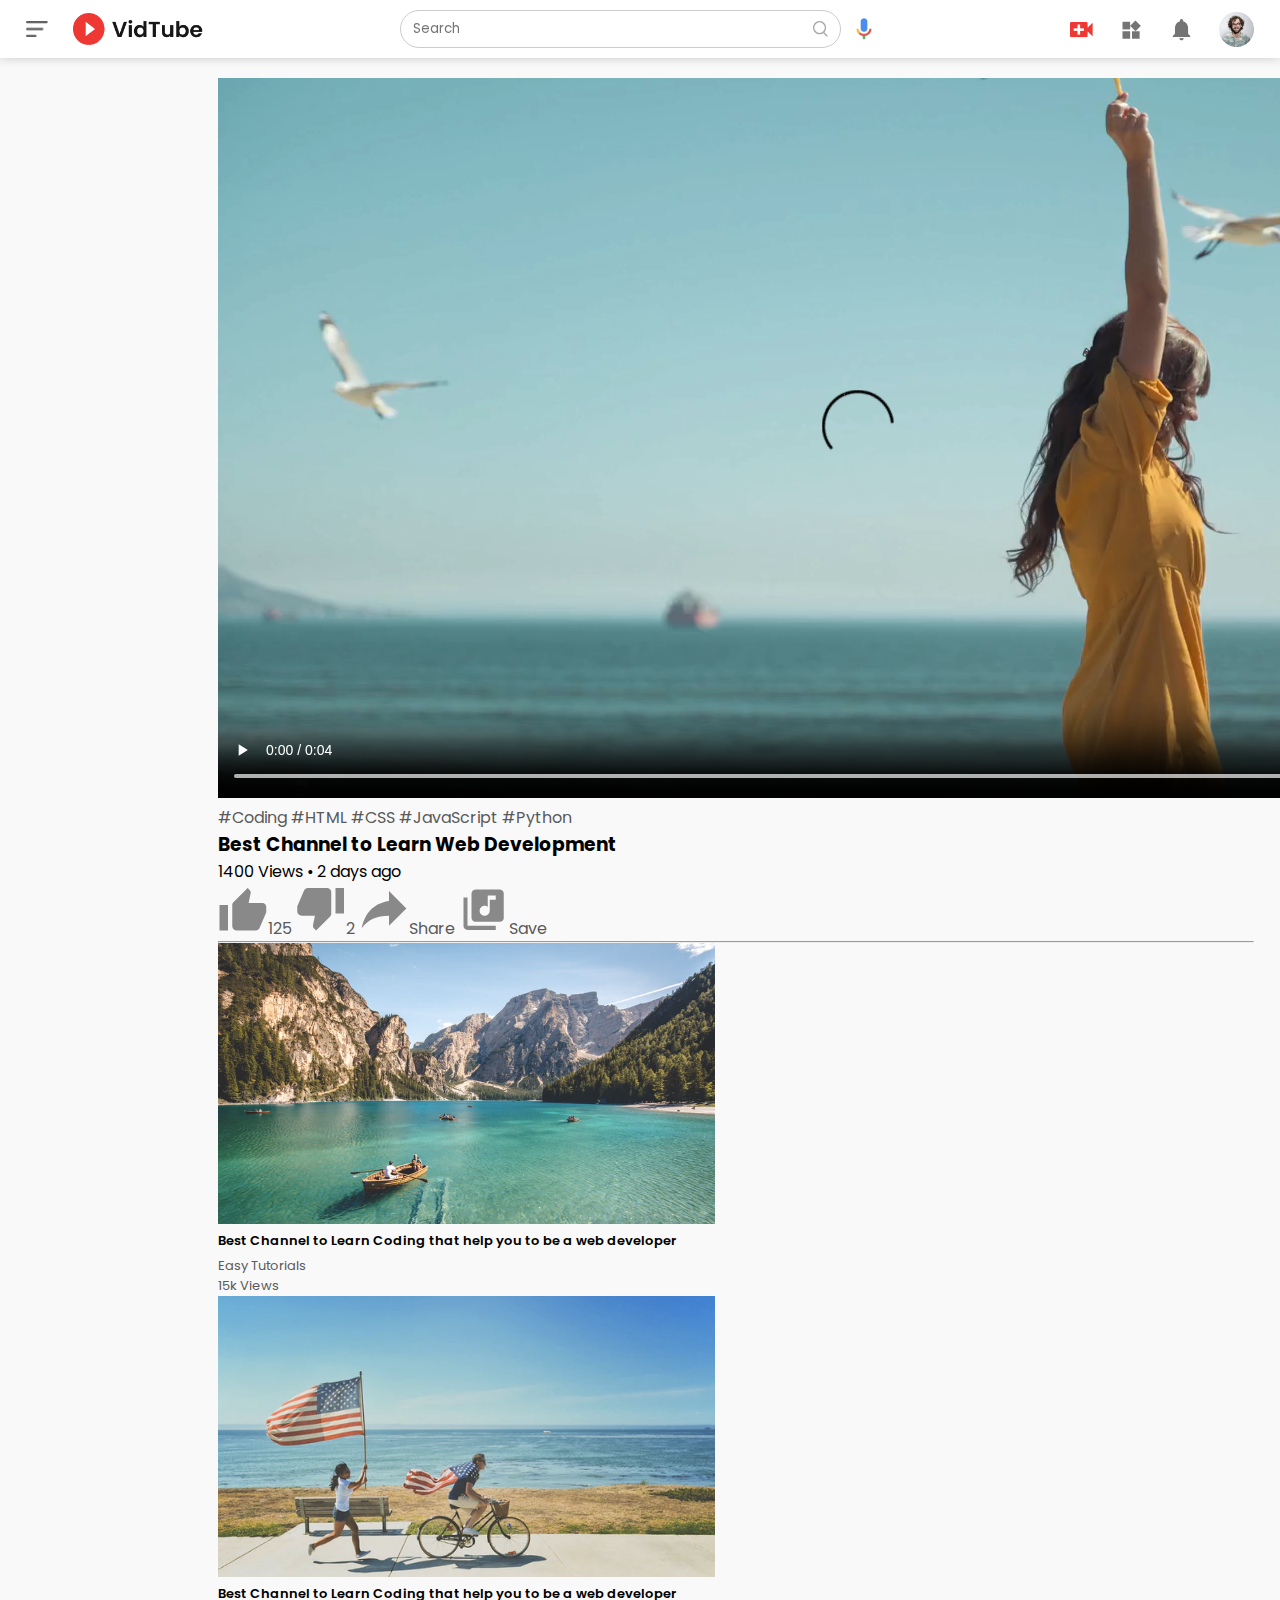
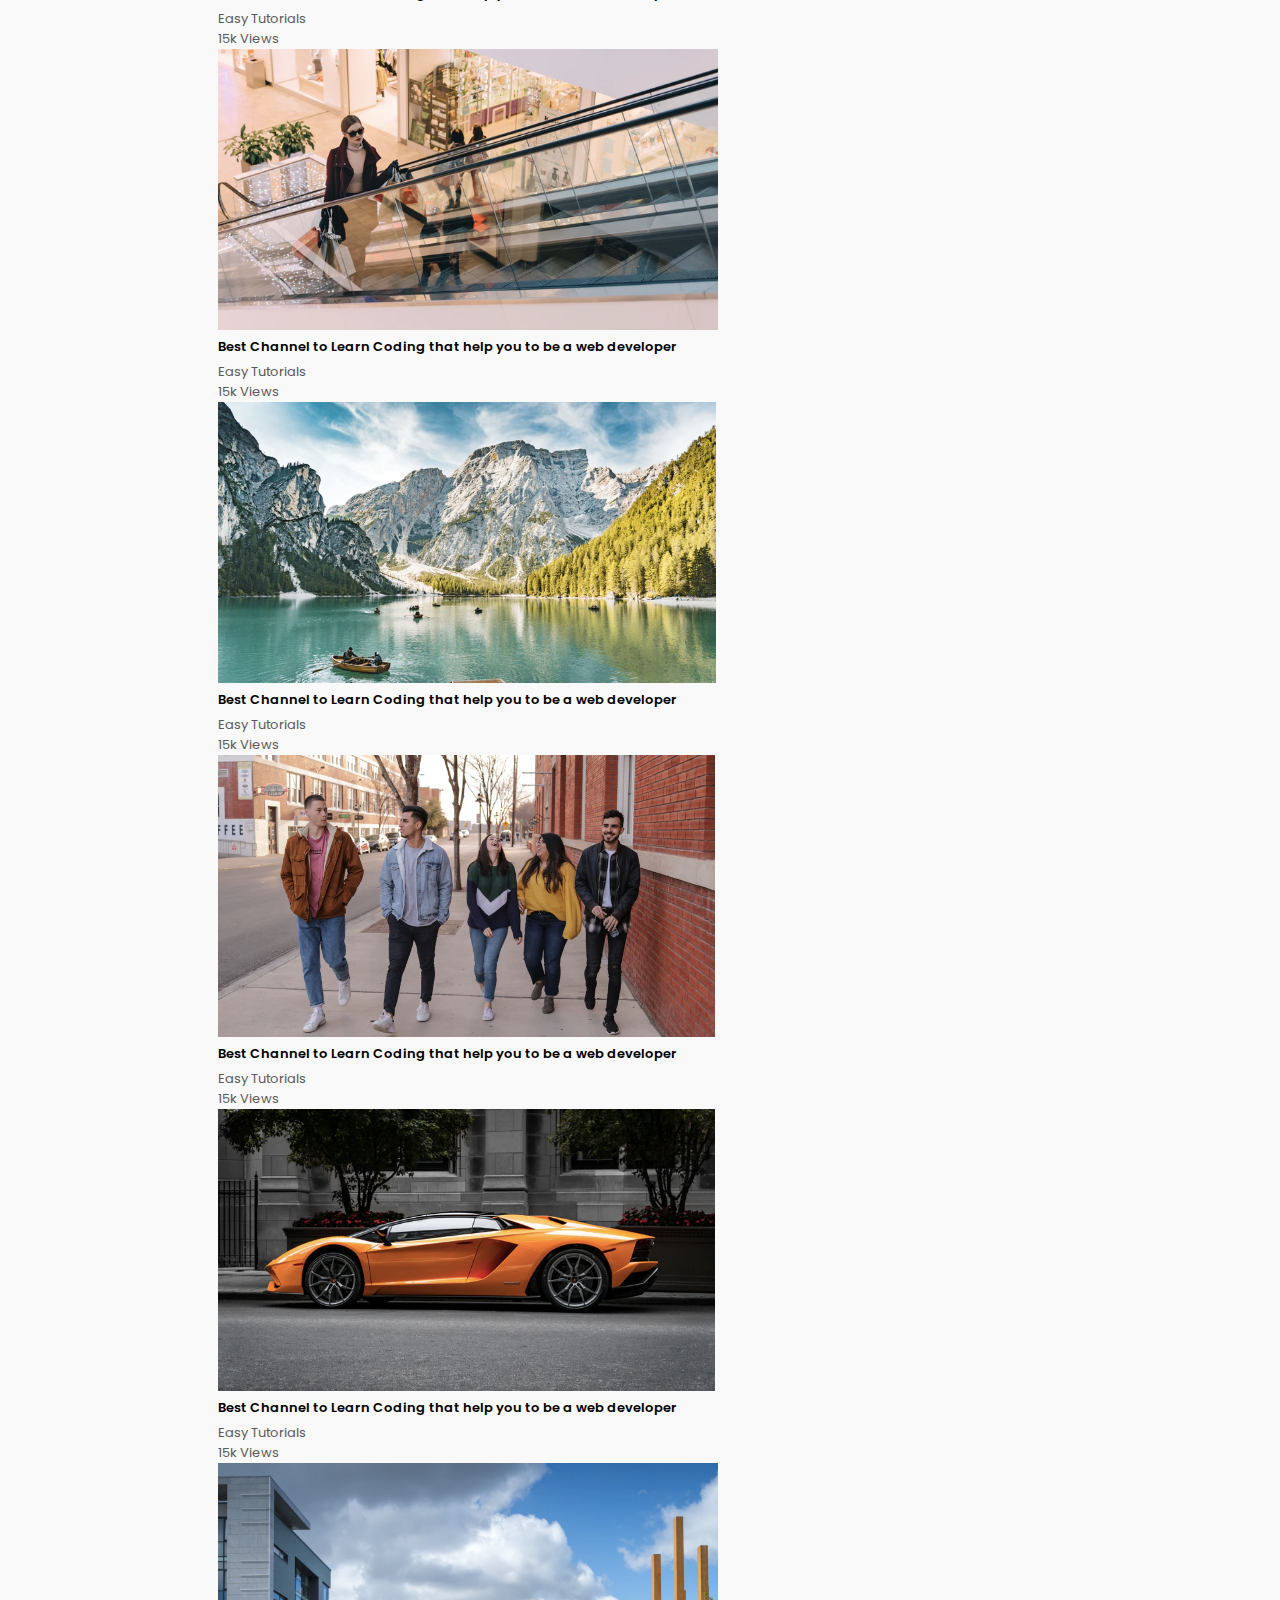
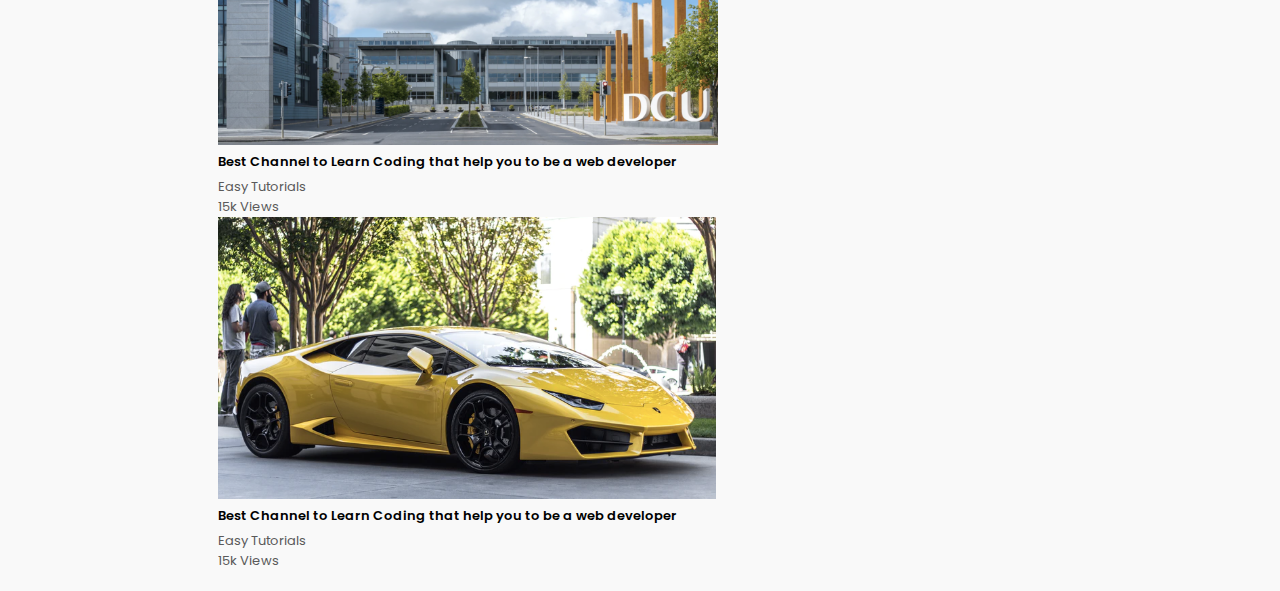
==== play-video.html @ 9c676866 "Add play-video page Add video, suggested videos, number of views and day posted, like, dislike, shar" ====
<!DOCTYPE html>
<html lang="en">
  <head>
    <meta charset="UTF-8" />
    <meta name="viewport" content="width=device-width, initial-scale=1.0" />
    <title>Play-video</title>
    <link rel="stylesheet" href="styles.css" />
  </head>
  <body>
    <!-- Navigation Start -->
    <nav class="flex-div">
      <div class="nav-left flex-div">
        <img src="images/menu.png" class="menu-icon" onclick="menuIcon()" />
        <img src="images/logo.png" class="logo" />
      </div>
      <div class="nav-middle flex-div">
        <div class="search-box flex-div">
          <input type="text" placeholder="Search" />
          <img src="images/search.png" />
        </div>
        <img src="images/voice-search.png" class="mic-icon" />
      </div>
      <div class="nav-right flex-div">
        <img src="images/upload.png" />
        <img src="images/more.png" />
        <img src="images/notification.png" />
        <img src="images/Jack.png" class="user-icon" />
      </div>
    </nav>
    <!-- Navigation End -->

    <!-- Main Content Start -->
    <div class="container play-container">
      <div class="row">
        <div class="play-video">
          <video controls autoplay>
            <source src="images/video.mp4" type="video/mp4" />
          </video>
          <div class="tags">
            <a href="">#Coding</a> <a href="">#HTML</a> <a href="">#CSS</a>
            <a href="">#JavaScript</a> <a href="">#Python</a>
          </div>
          <h3>Best Channel to Learn Web Development</h3>
          <div class="play-video-info">
            <p>1400 Views &bull; 2 days ago</p>
            <div>
              <a href=""><img src="images/like.png" />125</a>
              <a href=""><img src="images/dislike.png" />2</a>
              <a href=""><img src="images/share.png" />Share</a>
              <a href=""><img src="images/save.png" />Save</a>
            </div>
          </div>
          <hr />
        </div>
        <div class="right-sidebar">
          <div class="side-video-list">
            <a href="" class="small-thumbnail"
              ><img src="images/thumbnail1.png"
            /></a>

            <div class="vid-info">
              <a href=""
                >Best Channel to Learn Coding that help you to be a web
                developer</a
              >
              <p>Easy Tutorials</p>
              <p>15k Views</p>
            </div>
          </div>
          <div class="side-video-list">
            <a href="" class="small-thumbnail"
              ><img src="images/thumbnail2.png"
            /></a>

            <div class="vid-info">
              <a href=""
                >Best Channel to Learn Coding that help you to be a web
                developer</a
              >
              <p>Easy Tutorials</p>
              <p>15k Views</p>
            </div>
          </div>
          <div class="side-video-list">
            <a href="" class="small-thumbnail"
              ><img src="images/thumbnail3.png"
            /></a>

            <div class="vid-info">
              <a href=""
                >Best Channel to Learn Coding that help you to be a web
                developer</a
              >
              <p>Easy Tutorials</p>
              <p>15k Views</p>
            </div>
          </div>
          <div class="side-video-list">
            <a href="" class="small-thumbnail"
              ><img src="images/thumbnail4.png"
            /></a>

            <div class="vid-info">
              <a href=""
                >Best Channel to Learn Coding that help you to be a web
                developer</a
              >
              <p>Easy Tutorials</p>
              <p>15k Views</p>
            </div>
          </div>
          <div class="side-video-list">
            <a href="" class="small-thumbnail"
              ><img src="images/thumbnail5.png"
            /></a>

            <div class="vid-info">
              <a href=""
                >Best Channel to Learn Coding that help you to be a web
                developer</a
              >
              <p>Easy Tutorials</p>
              <p>15k Views</p>
            </div>
          </div>
          <div class="side-video-list">
            <a href="" class="small-thumbnail"
              ><img src="images/thumbnail6.png"
            /></a>

            <div class="vid-info">
              <a href=""
                >Best Channel to Learn Coding that help you to be a web
                developer</a
              >
              <p>Easy Tutorials</p>
              <p>15k Views</p>
            </div>
          </div>
          <div class="side-video-list">
            <a href="" class="small-thumbnail"
              ><img src="images/thumbnail7.png"
            /></a>

            <div class="vid-info">
              <a href=""
                >Best Channel to Learn Coding that help you to be a web
                developer</a
              >
              <p>Easy Tutorials</p>
              <p>15k Views</p>
            </div>
          </div>
          <div class="side-video-list">
            <a href="" class="small-thumbnail"
              ><img src="images/thumbnail8.png"
            /></a>

            <div class="vid-info">
              <a href=""
                >Best Channel to Learn Coding that help you to be a web
                developer</a
              >
              <p>Easy Tutorials</p>
              <p>15k Views</p>
            </div>
          </div>
        </div>
      </div>
    </div>
    <!-- Main Content End -->
  </body>
</html>
---- styles.css ----
@import url("https://fonts.googleapis.com/css2?family=Poppins:ital,wght@0,100;0,200;0,300;0,400;0,500;0,600;0,700;0,800;0,900;1,100;1,200;1,300;1,400;1,500;1,600;1,700;1,800;1,900&display=swap");
/* "Poppins", sans-serif */

/* Resets */
* {
  margin: 0;
  padding: 0;
  box-sizing: border-box;
  font-family: "Poppins", sans-serif;
}

a {
  text-decoration: none;
  color: #5a5a5a;
}

img {
  cursor: pointer;
}

.flex-div {
  display: flex;
  align-items: center;
}

/* Navigation Start */
nav {
  padding: 10px 2%;
  justify-content: space-between;
  box-shadow: 0 0 10px rgba(0, 0, 0, 0.2);
  background: #fff;
  position: sticky;
  top: 0;
  z-index: 10;
}

.nav-right img {
  width: 25px;
  margin-right: 25px;
}

.nav-right .user-icon {
  width: 35px;
  border-radius: 50%;
  margin-right: 0;
}

.nav-left .menu-icon {
  width: 22px;
  margin-right: 25px;
}

.nav-left .logo {
  width: 130px;
}

.nav-middle .mic-icon {
  width: 16px;
}

.nav-middle .search-box {
  border: 1px solid #ccc;
  margin-right: 15px;
  padding: 8px 12px;
  border-radius: 25px;
}

.nav-middle .search-box input {
  width: 400px;
  border: 0;
  outline: 0;
  background: transparent;
}

.nav-middle .search-box img {
  width: 15px;
}
/* Navigation End */

/* Sidebar Start */
.sidebar {
  background: #fff;
  width: 15%;
  height: 100vh;
  position: fixed;
  top: 0;
  padding-left: 2%;
  padding-top: 80px;
}

.shortcut-links a img {
  width: 20px;
  margin-right: 20px;
}

.shortcut-links a {
  display: flex;
  align-items: center;
  margin-bottom: 20px;
  width: fit-content;
  flex-wrap: wrap;
}

.shortcut-links a:first-child {
  color: #ed3833;
}

.sidebar hr {
  border: 0;
  height: 1px;
  background: #ccc;
  width: 85%;
}

.subscribed-list h3 {
  font-size: 13px;
  margin: 20px 0;
  color: #5a5a5a;
}

.subscribed-list a {
  display: flex;
  align-items: center;
  margin-bottom: 20px;
  width: fit-content;
  flex-wrap: wrap;
}

.subscribed-list a img {
  width: 25px;
  border-radius: 50%;
  margin-right: 20px;
}

.small-sidebar {
  width: 5%;
}

.small-sidebar a p {
  display: none;
}

.small-sidebar h3 {
  display: none;
}

.small-sidebar hr {
  width: 50%;
  margin-bottom: 25px;
}
/* Sidebar End */

/* Main Content Start */
.container {
  background: #f9f9f9;
  padding-left: 17%;
  padding-right: 2%;
  padding-top: 20px;
  padding-bottom: 20px;
}

.large-container {
  padding-left: 7%;
}

.banner {
  width: 100%;
}

.banner img {
  width: 100%;
  border-radius: 8px;
}

.list-container {
  display: grid;
  grid-template-columns: repeat(auto-fit, minmax(250px, 1fr));
  grid-column-gap: 16px;
  grid-row-gap: 30px;
  margin-top: 15px;
}

.vid-list .thumbnail {
  width: 100%;
  border-radius: 5px;
}

.vid-list .flex-div {
  align-items: flex-start;
  margin-top: 7px;
}

.vid-list .flex-div img {
  width: 35px;
  margin-right: 10px;
  border-radius: 50%;
}

.vid-info {
  color: #5a5a5a;
  font-size: 13px;
}

.vid-info a {
  color: #000;
  font-weight: 600;
  display: block;
  margin-bottom: 5px;
}

/* Main Content End */

/* Media Queries */
@media (max-width: 900px) {
  .menu-icon {
    display: none;
  }
  .sidebar {
    display: none;
  }
  .container,
  .large-container {
    padding-left: 5%;
    padding-right: 5%;
  }
  .nav-right img {
    display: none;
  }
  .nav-right .user-icon {
    display: block;
    width: 30px;
  }
  .nav-middle .search-box input {
    width: 100px;
  }
  .nav-middle .mic-icon {
    display: none;
  }
  .logo {
    width: 90px;
  }
}
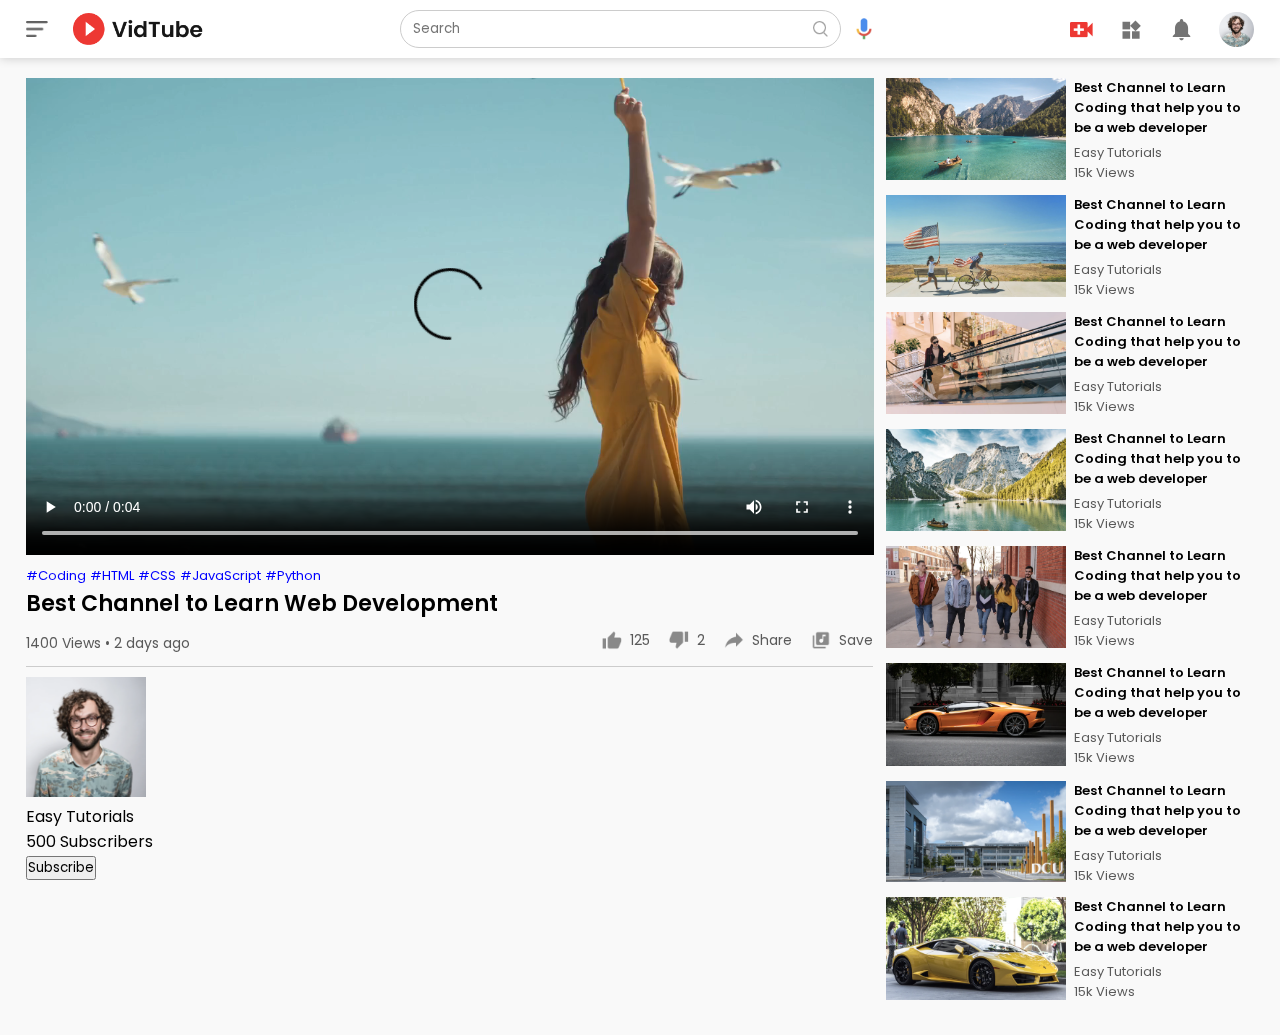
==== commit 5da96b5d: "Add publisher information" ====
--- a/play-video.html
+++ b/play-video.html
@@ -51,6 +51,14 @@
             </div>
           </div>
           <hr />
+          <div class="publisher">
+            <img src="images/Jack.png" />
+            <div>
+              <p>Easy Tutorials</p>
+              <span>500 Subscribers</span>
+            </div>
+            <button type="button">Subscribe</button>
+          </div>
         </div>
         <div class="right-sidebar">
           <div class="side-video-list">
--- a/styles.css
+++ b/styles.css
@@ -240,3 +240,82 @@
     width: 90px;
   }
 }
+
+/* Paly Video Page Start */
+.play-container {
+  padding-left: 2%;
+}
+
+.row {
+  display: flex;
+  justify-content: space-between;
+  flex-wrap: wrap;
+}
+
+.play-video {
+  flex-basis: 69%;
+}
+
+.right-sidebar {
+  flex-basis: 30%;
+}
+.play-video video {
+  width: 100%;
+}
+
+.side-video-list {
+  display: flex;
+  justify-content: space-between;
+  margin-bottom: 8px;
+}
+
+.side-video-list img {
+  width: 100%;
+}
+
+.side-video-list .small-thumbnail {
+  flex-basis: 49%;
+}
+
+.side-video-list .vid-info {
+  flex-basis: 49%;
+}
+
+.play-video .tags a {
+  color: #0000ff;
+  font-size: 13px;
+}
+
+.play-video h3 {
+  font-weight: 600;
+  font-size: 22px;
+}
+
+.play-video .play-video-info {
+  display: flex;
+  align-items: center;
+  justify-content: space-between;
+  flex-wrap: wrap;
+  margin-top: 10px;
+  font-size: 14px;
+  color: #5a5a5a;
+}
+
+.play-video .play-video-info a img {
+  width: 20px;
+  margin-right: 8px;
+}
+
+.play-video .play-video-info a {
+  display: inline-flex;
+  align-items: center;
+  margin-left: 15px;
+}
+
+.play-video hr {
+  border: 0;
+  height: 1px;
+  background: #ccc;
+  margin: 10px 0;
+}
+/* Paly Video Page End */
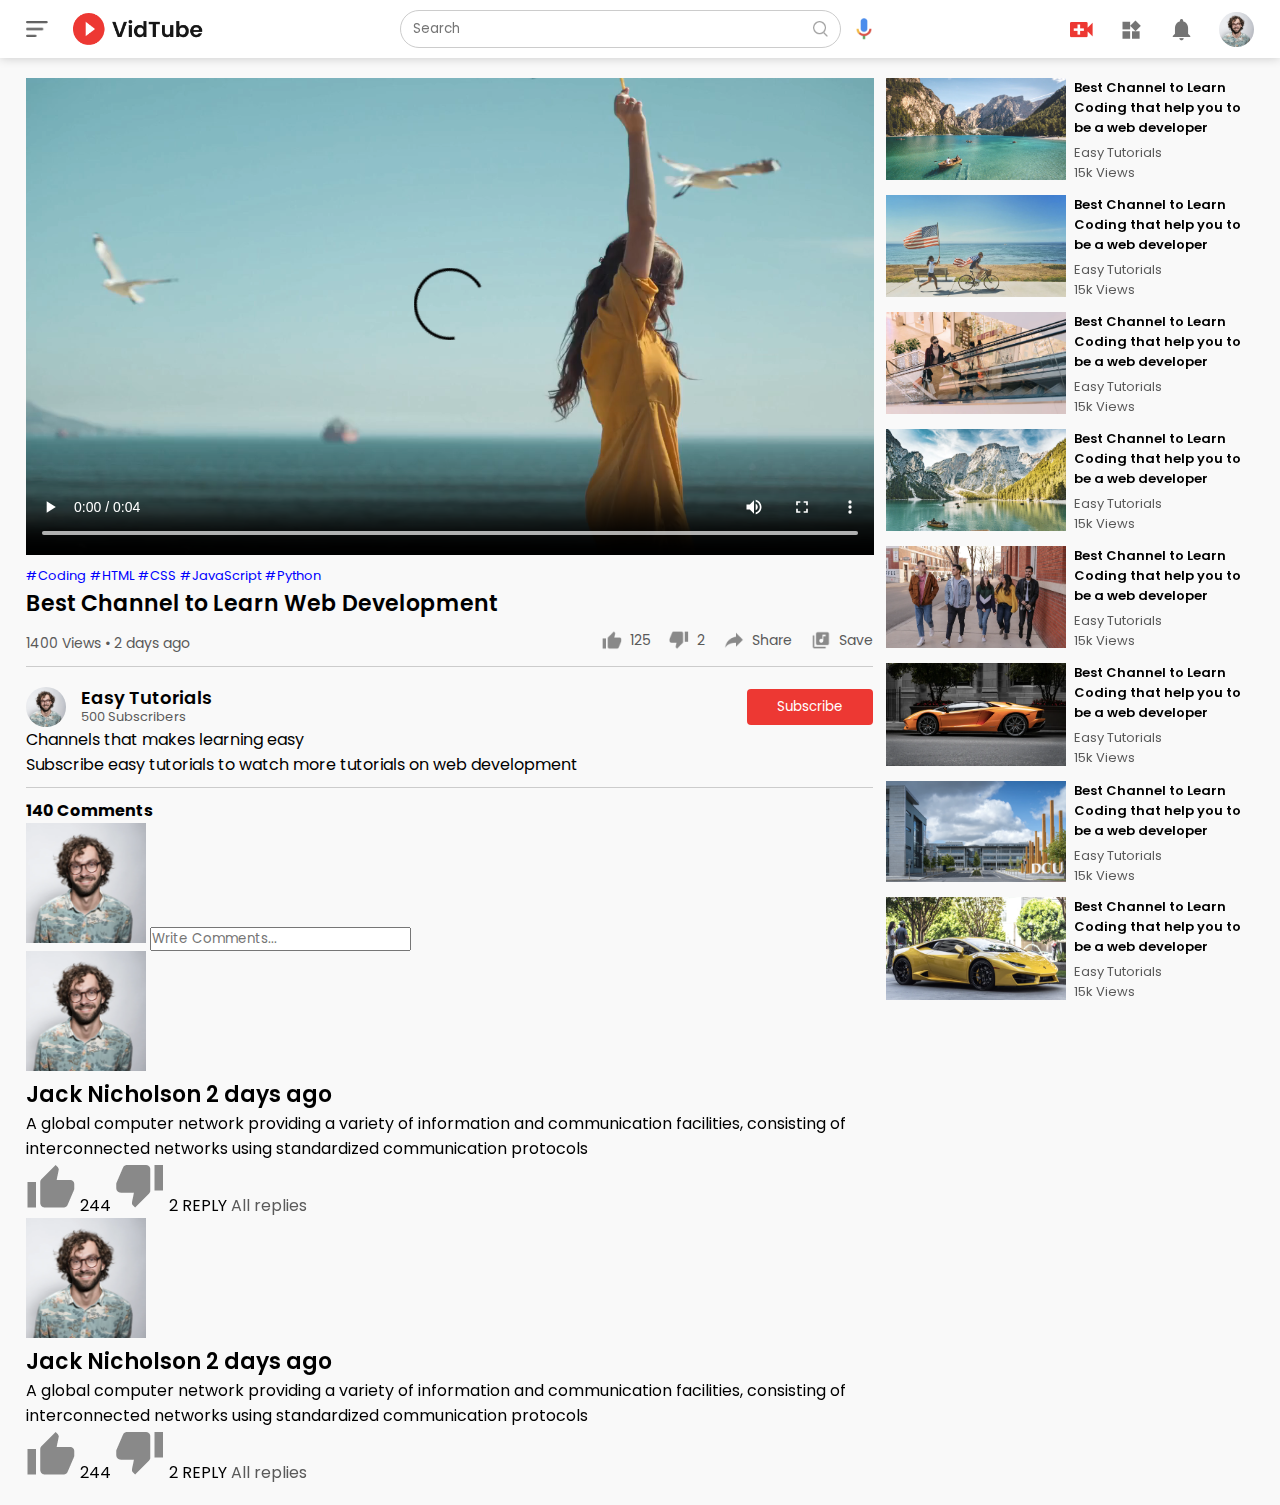
==== commit d385b648: "Add video description and comments section" ====
--- a/play-video.html
+++ b/play-video.html
@@ -59,6 +59,57 @@
             </div>
             <button type="button">Subscribe</button>
           </div>
+          <div class="vid-description">
+            <p>Channels that makes learning easy</p>
+            <p>
+              Subscribe easy tutorials to watch more tutorials on web
+              development
+            </p>
+            <hr />
+            <h4>140 Comments</h4>
+            <div class="add-comment">
+              <img src="images/Jack.png" />
+              <input type="text" placeholder="Write Comments..." />
+            </div>
+            <div class="old-comment">
+              <img src="images/Jack.png" />
+              <div>
+                <h3>Jack Nicholson <span>2 days ago</span></h3>
+                <p>
+                  A global computer network providing a variety of information
+                  and communication facilities, consisting of interconnected
+                  networks using standardized communication protocols
+                </p>
+                <div class="comment-action">
+                  <img src="images/like.png" />
+                  <span>244</span>
+                  <img src="images/dislike.png" />
+                  <span>2</span>
+                  <span>REPLY</span>
+                  <a href="">All replies</a>
+                </div>
+              </div>
+            </div>
+            <div class="old-comment">
+              <img src="images/Jack.png" />
+              <div>
+                <h3>Jack Nicholson <span>2 days ago</span></h3>
+                <p>
+                  A global computer network providing a variety of information
+                  and communication facilities, consisting of interconnected
+                  networks using standardized communication protocols
+                </p>
+                <div class="comment-action">
+                  <img src="images/like.png" />
+                  <span>244</span>
+                  <img src="images/dislike.png" />
+                  <span>2</span>
+                  <span>REPLY</span>
+                  <a href="">All replies</a>
+                </div>
+              </div>
+            </div>
+          </div>
         </div>
         <div class="right-sidebar">
           <div class="side-video-list">
--- a/styles.css
+++ b/styles.css
@@ -318,4 +318,42 @@
   background: #ccc;
   margin: 10px 0;
 }
+
+.publisher {
+  display: flex;
+  align-items: center;
+  margin-top: 20px;
+}
+
+.publisher div {
+  flex: 1;
+  line-height: 18px;
+}
+
+.publisher img {
+  width: 40px;
+  border-radius: 50%;
+  margin-right: 15px;
+}
+
+.publisher div p {
+  color: #000;
+  font-weight: 600;
+  font-size: 18px;
+}
+
+.publisher div span {
+  font-size: 13px;
+  color: #5a5a5a;
+}
+
+.publisher button {
+  background: #ed3833;
+  color: #fff;
+  padding: 8px 30px;
+  border: 0;
+  outline: 0;
+  border-radius: 4px;
+  cursor: pointer;
+}
 /* Paly Video Page End */
